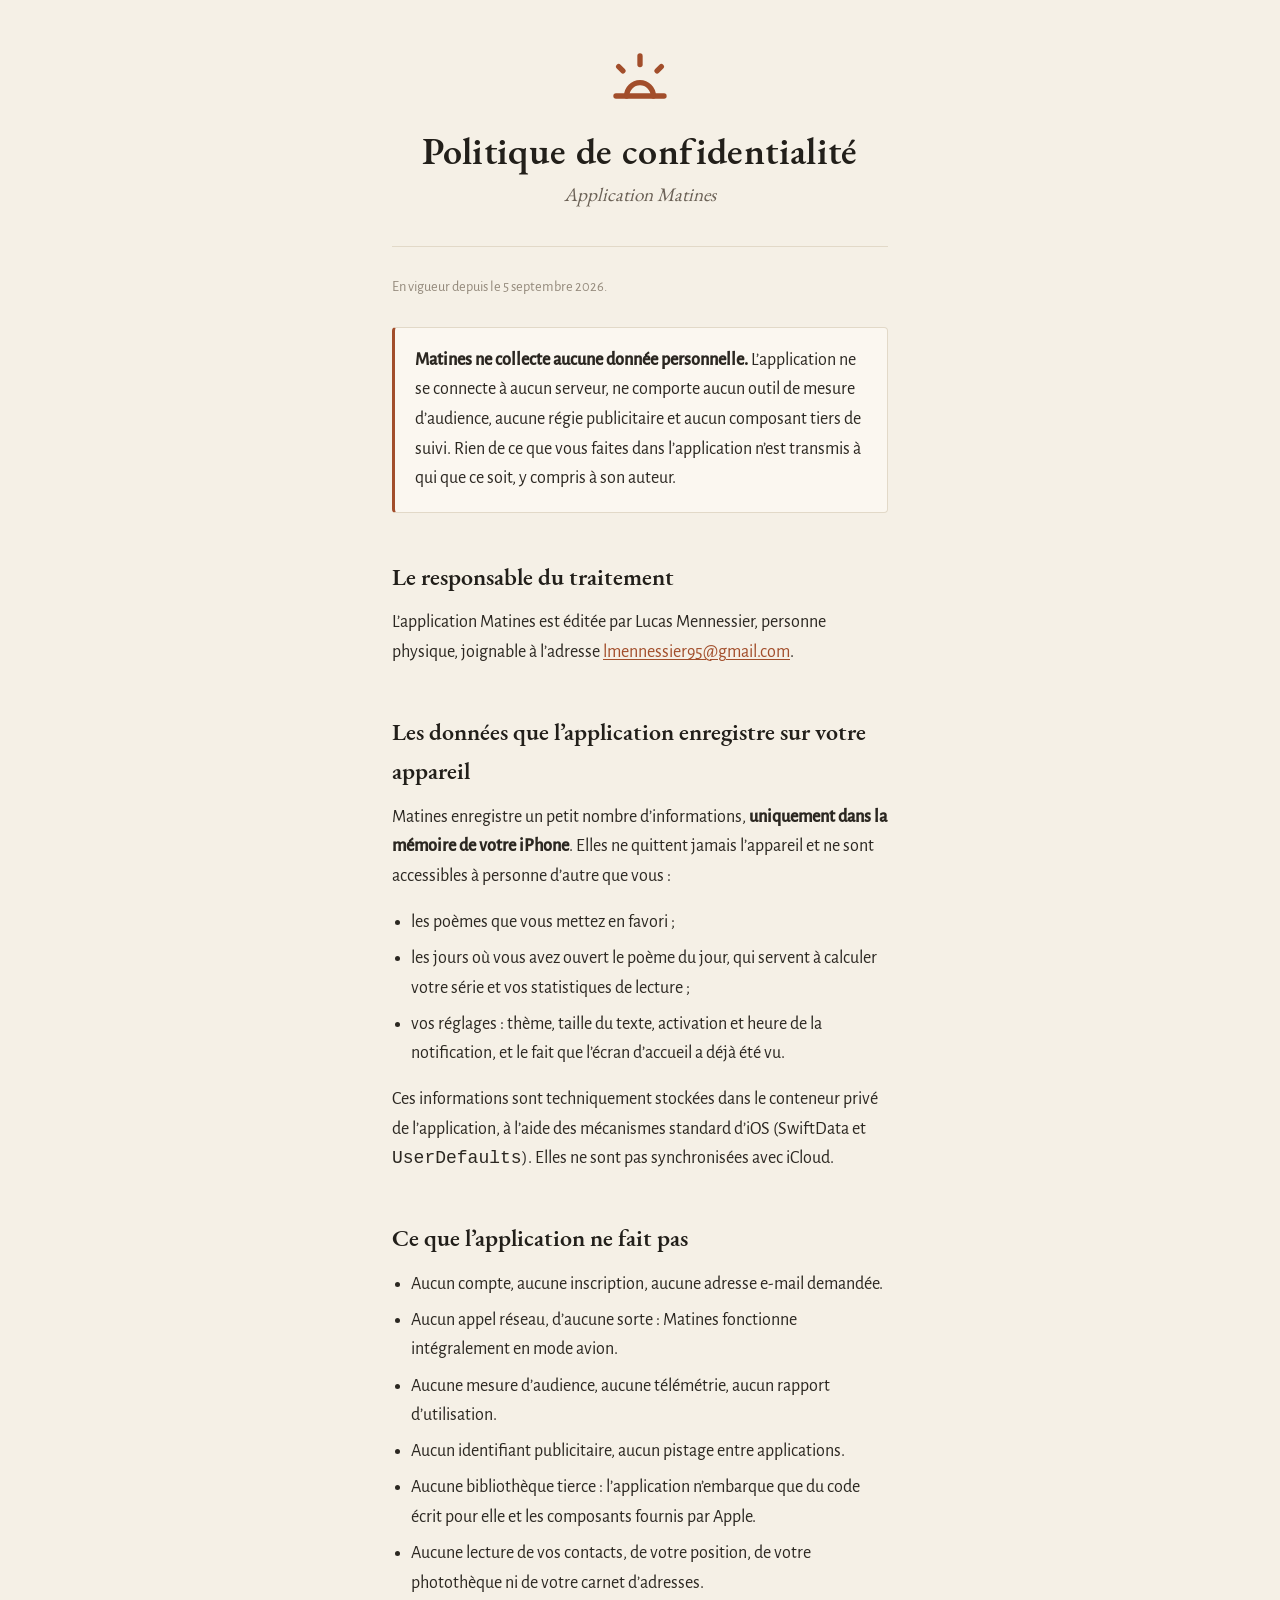
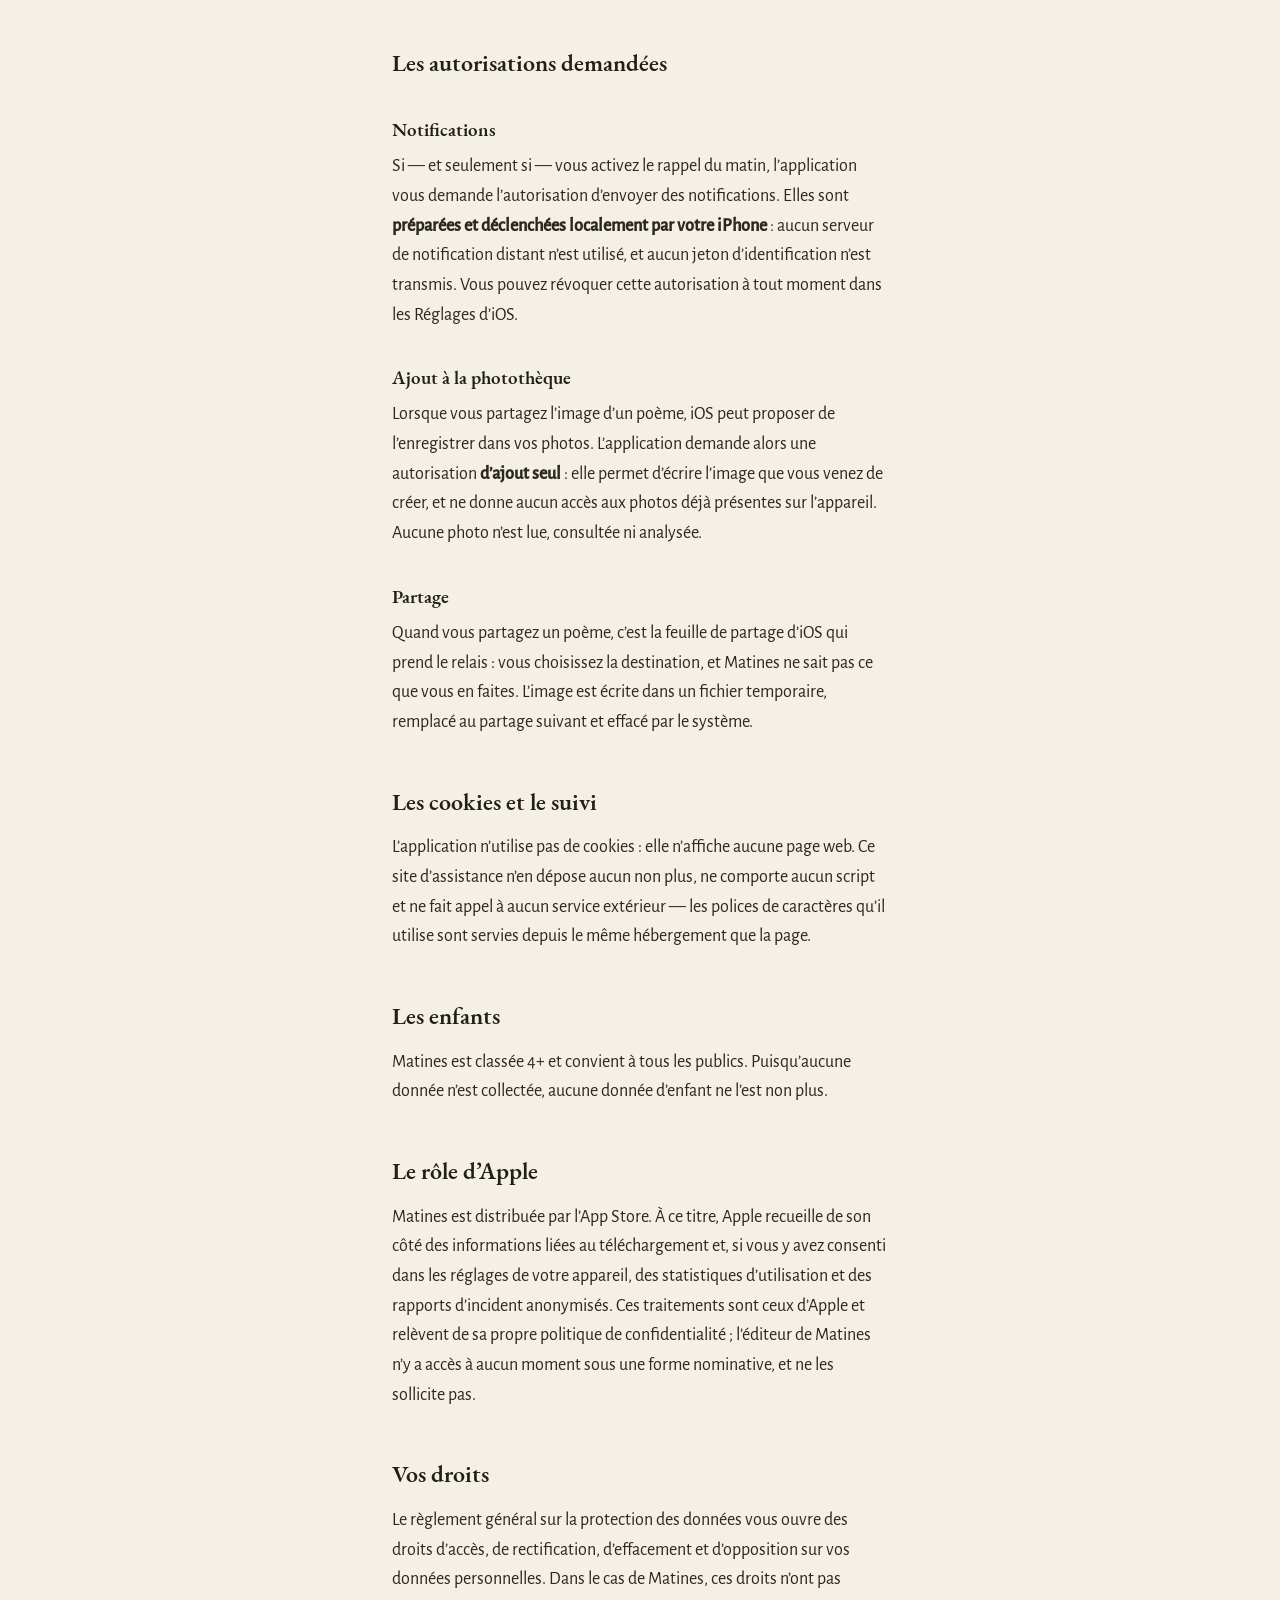
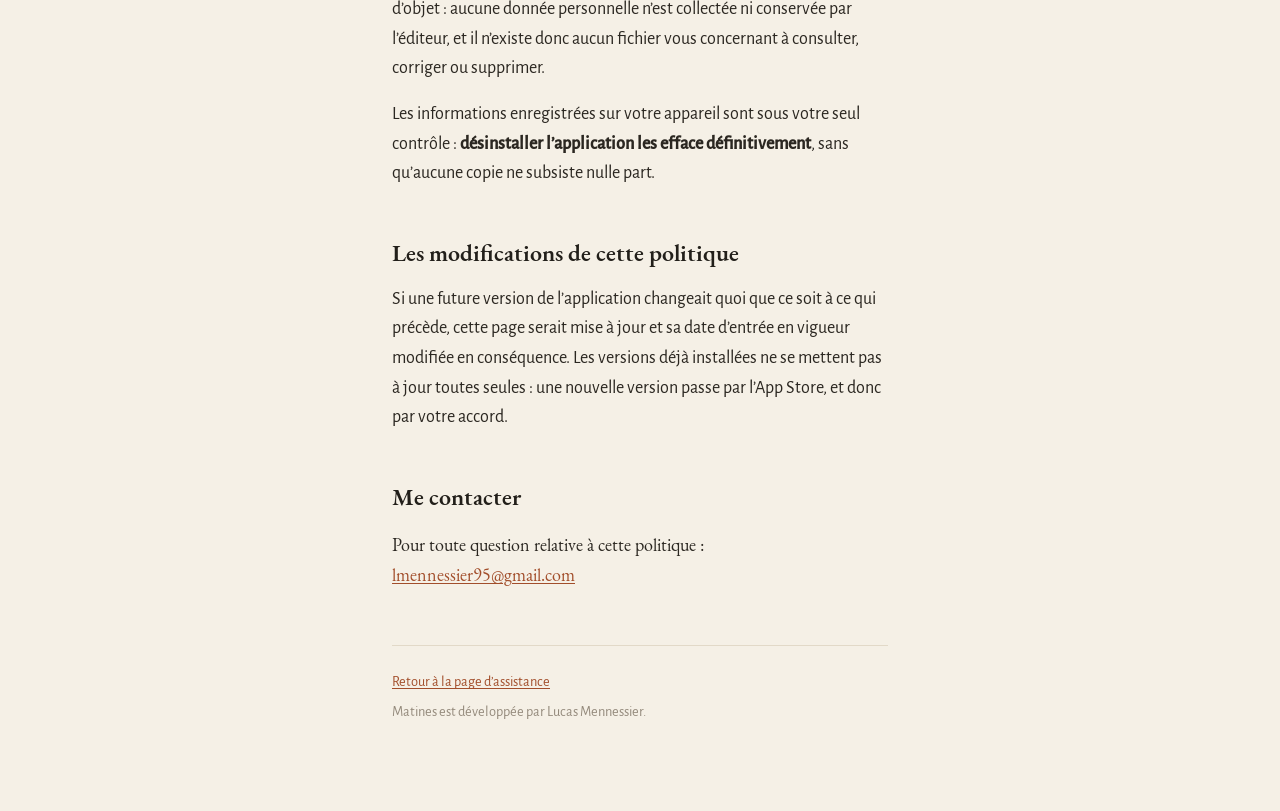
==== confidentialite.html @ cb09c927 "Le site de Matines : assistance et confidentialité" ====
<!doctype html>
<html lang="fr">
<head>
<meta charset="utf-8">
<meta name="viewport" content="width=device-width, initial-scale=1">
<title>Matines — politique de confidentialité</title>
<meta name="description" content="Politique de confidentialité de l’application Matines : aucune donnée collectée, aucun serveur, aucun traceur.">
<link rel="stylesheet" href="style.css">
</head>
<body>
<main>

  <header>
    <svg width="64" height="64" viewBox="0 0 24 24" fill="none"
         stroke-width="2" stroke-linecap="round" stroke-linejoin="round"
         aria-hidden="true" style="stroke: var(--accent)">
      <path d="M3 18 H21"/>
      <path d="M7 18 A5 5 0 0 1 17 18"/>
      <path d="M12 6.2 V3"/>
      <path d="M5.6 8.6 L4 7"/>
      <path d="M18.4 8.6 L20 7"/>
    </svg>
    <h1>Politique de confidentialité</h1>
    <p class="baseline">Application Matines</p>
  </header>

  <p class="date-maj">En vigueur depuis le 5 septembre 2026.</p>

  <div class="affirmation">
    <p><strong>Matines ne collecte aucune donnée personnelle.</strong>
    L’application ne se connecte à aucun serveur, ne comporte aucun outil de
    mesure d’audience, aucune régie publicitaire et aucun composant tiers de
    suivi. Rien de ce que vous faites dans l’application n’est transmis à qui
    que ce soit, y compris à son auteur.</p>
  </div>

  <h2>Le responsable du traitement</h2>
  <p>L’application Matines est éditée par Lucas Mennessier, personne physique,
  joignable à l’adresse
  <a href="mailto:lmennessier95@gmail.com">lmennessier95@gmail.com</a>.</p>

  <h2>Les données que l’application enregistre sur votre appareil</h2>
  <p>Matines enregistre un petit nombre d’informations, <strong>uniquement dans
  la mémoire de votre iPhone</strong>. Elles ne quittent jamais l’appareil et ne
  sont accessibles à personne d’autre que vous&nbsp;:</p>
  <ul>
    <li>les poèmes que vous mettez en favori&nbsp;;</li>
    <li>les jours où vous avez ouvert le poème du jour, qui servent à calculer
    votre série et vos statistiques de lecture&nbsp;;</li>
    <li>vos réglages&nbsp;: thème, taille du texte, activation et heure de la
    notification, et le fait que l’écran d’accueil a déjà été vu.</li>
  </ul>
  <p>Ces informations sont techniquement stockées dans le conteneur privé de
  l’application, à l’aide des mécanismes standard d’iOS (SwiftData et
  <code>UserDefaults</code>). Elles ne sont pas synchronisées avec iCloud.</p>

  <h2>Ce que l’application ne fait pas</h2>
  <ul>
    <li>Aucun compte, aucune inscription, aucune adresse e-mail demandée.</li>
    <li>Aucun appel réseau, d’aucune sorte&nbsp;: Matines fonctionne
    intégralement en mode avion.</li>
    <li>Aucune mesure d’audience, aucune télémétrie, aucun rapport
    d’utilisation.</li>
    <li>Aucun identifiant publicitaire, aucun pistage entre applications.</li>
    <li>Aucune bibliothèque tierce&nbsp;: l’application n’embarque que du code
    écrit pour elle et les composants fournis par Apple.</li>
    <li>Aucune lecture de vos contacts, de votre position, de votre
    photothèque ni de votre carnet d’adresses.</li>
  </ul>

  <h2>Les autorisations demandées</h2>

  <h3>Notifications</h3>
  <p>Si — et seulement si — vous activez le rappel du matin, l’application vous
  demande l’autorisation d’envoyer des notifications. Elles sont
  <strong>préparées et déclenchées localement par votre iPhone</strong>&nbsp;:
  aucun serveur de notification distant n’est utilisé, et aucun jeton
  d’identification n’est transmis. Vous pouvez révoquer cette autorisation à
  tout moment dans les Réglages d’iOS.</p>

  <h3>Ajout à la photothèque</h3>
  <p>Lorsque vous partagez l’image d’un poème, iOS peut proposer de
  l’enregistrer dans vos photos. L’application demande alors une autorisation
  <strong>d’ajout seul</strong>&nbsp;: elle permet d’écrire l’image que vous
  venez de créer, et ne donne aucun accès aux photos déjà présentes sur
  l’appareil. Aucune photo n’est lue, consultée ni analysée.</p>

  <h3>Partage</h3>
  <p>Quand vous partagez un poème, c’est la feuille de partage d’iOS qui prend
  le relais&nbsp;: vous choisissez la destination, et Matines ne sait pas ce
  que vous en faites. L’image est écrite dans un fichier temporaire, remplacé
  au partage suivant et effacé par le système.</p>

  <h2>Les cookies et le suivi</h2>
  <p>L’application n’utilise pas de cookies&nbsp;: elle n’affiche aucune page
  web. Ce site d’assistance n’en dépose aucun non plus, ne comporte aucun
  script et ne fait appel à aucun service extérieur — les polices de caractères
  qu’il utilise sont servies depuis le même hébergement que la page.</p>

  <h2>Les enfants</h2>
  <p>Matines est classée 4+ et convient à tous les publics. Puisqu’aucune
  donnée n’est collectée, aucune donnée d’enfant ne l’est non plus.</p>

  <h2>Le rôle d’Apple</h2>
  <p>Matines est distribuée par l’App Store. À ce titre, Apple recueille de son
  côté des informations liées au téléchargement et, si vous y avez consenti
  dans les réglages de votre appareil, des statistiques d’utilisation et des
  rapports d’incident anonymisés. Ces traitements sont ceux d’Apple et relèvent
  de sa propre politique de confidentialité&nbsp;; l’éditeur de Matines n’y a
  accès à aucun moment sous une forme nominative, et ne les sollicite pas.</p>

  <h2>Vos droits</h2>
  <p>Le règlement général sur la protection des données vous ouvre des droits
  d’accès, de rectification, d’effacement et d’opposition sur vos données
  personnelles. Dans le cas de Matines, ces droits n’ont pas d’objet&nbsp;:
  aucune donnée personnelle n’est collectée ni conservée par l’éditeur, et il
  n’existe donc aucun fichier vous concernant à consulter, corriger ou
  supprimer.</p>
  <p>Les informations enregistrées sur votre appareil sont sous votre seul
  contrôle&nbsp;: <strong>désinstaller l’application les efface
  définitivement</strong>, sans qu’aucune copie ne subsiste nulle part.</p>

  <h2>Les modifications de cette politique</h2>
  <p>Si une future version de l’application changeait quoi que ce soit à ce qui
  précède, cette page serait mise à jour et sa date d’entrée en vigueur
  modifiée en conséquence. Les versions déjà installées ne se mettent pas à
  jour toutes seules&nbsp;: une nouvelle version passe par l’App Store, et donc
  par votre accord.</p>

  <h2>Me contacter</h2>
  <p class="contact">Pour toute question relative à cette
  politique&nbsp;:<br>
  <a href="mailto:lmennessier95@gmail.com">lmennessier95@gmail.com</a></p>

  <footer>
    <p><a href="index.html">Retour à la page d’assistance</a></p>
    <p>Matines est développée par Lucas Mennessier.</p>
  </footer>

</main>
</body>
</html>
---- style.css ----
/* La feuille de style des deux pages de Matines.
   Aucune ressource extérieure : les polices sont servies depuis ce dépôt,
   et il n'y a pas une ligne de JavaScript. Une page qui accompagne une app
   sans réseau ne va pas chercher ses caractères chez un tiers. */

@font-face {
  font-family: "EB Garamond";
  src: url("polices/EBGaramond-Regular.ttf") format("truetype");
  font-weight: 400;
  font-display: swap;
}
@font-face {
  font-family: "EB Garamond";
  src: url("polices/EBGaramond-SemiBold.ttf") format("truetype");
  font-weight: 600;
  font-display: swap;
}
@font-face {
  font-family: "Alegreya Sans";
  src: url("polices/AlegreyaSans-Regular.ttf") format("truetype");
  font-weight: 400;
  font-display: swap;
}
@font-face {
  font-family: "Alegreya Sans";
  src: url("polices/AlegreyaSans-Medium.ttf") format("truetype");
  font-weight: 500;
  font-display: swap;
}

:root {
  color-scheme: light dark;
  --papier: #f5f0e6;
  --surface: #fbf7f0;
  --encre: #221f1a;
  --encre-lecture: #2b2721;
  --encre-seconde: #6a6055;
  --encre-tierce: #948a7c;
  --filet: #e2d9c8;
  --accent: #a24e2b;
}

@media (prefers-color-scheme: dark) {
  :root {
    --papier: #1a1613;
    --surface: #241e18;
    --encre: #f0e7d5;
    --encre-lecture: #dcd1bc;
    --encre-seconde: #a79b86;
    --encre-tierce: #7c7263;
    --filet: #322b23;
    --accent: #d3805a;
  }
}

* { box-sizing: border-box; }

body {
  margin: 0;
  background: var(--papier);
  color: var(--encre-lecture);
  font-family: "Alegreya Sans", -apple-system, BlinkMacSystemFont, "Segoe UI", sans-serif;
  font-size: 18px;
  line-height: 1.65;
  -webkit-text-size-adjust: 100%;
}

main {
  max-width: 34rem;
  margin: 0 auto;
  padding: 3rem 1.5rem 5rem;
}

header {
  text-align: center;
  padding-bottom: 2.25rem;
  margin-bottom: 2.25rem;
  border-bottom: 1px solid var(--filet);
}

header svg { display: block; margin: 0 auto 1rem; }

h1 {
  font-family: "EB Garamond", Georgia, serif;
  font-weight: 600;
  font-size: 2.4rem;
  line-height: 1.15;
  letter-spacing: 0.01em;
  color: var(--encre);
  margin: 0 0 0.4rem;
}

.baseline {
  font-family: "EB Garamond", Georgia, serif;
  font-size: 1.2rem;
  font-style: italic;
  color: var(--encre-seconde);
  margin: 0;
}

h2 {
  font-family: "EB Garamond", Georgia, serif;
  font-weight: 600;
  font-size: 1.5rem;
  color: var(--encre);
  margin: 2.75rem 0 0.75rem;
}

h3 {
  font-family: "EB Garamond", Georgia, serif;
  font-weight: 600;
  font-size: 1.2rem;
  color: var(--encre);
  margin: 2rem 0 0.4rem;
}

p { margin: 0 0 1rem; }

a { color: var(--accent); text-decoration-thickness: 1px; text-underline-offset: 2px; }
a:hover { text-decoration-thickness: 2px; }

ul { padding-left: 1.2rem; margin: 0 0 1rem; }
li { margin-bottom: 0.4rem; }

/* L'encadré qui porte l'argument central : rien n'est collecté. */
.affirmation {
  background: var(--surface);
  border: 1px solid var(--filet);
  border-left: 3px solid var(--accent);
  border-radius: 4px;
  padding: 1.1rem 1.25rem;
  margin: 1.75rem 0;
}
.affirmation p:last-child { margin-bottom: 0; }

.contact {
  font-family: "EB Garamond", Georgia, serif;
  font-size: 1.15rem;
}

footer {
  margin-top: 3.5rem;
  padding-top: 1.5rem;
  border-top: 1px solid var(--filet);
  font-size: 0.9rem;
  color: var(--encre-tierce);
}
footer p { margin: 0 0 0.35rem; }

.date-maj { font-size: 0.9rem; color: var(--encre-tierce); margin-top: -0.5rem; }
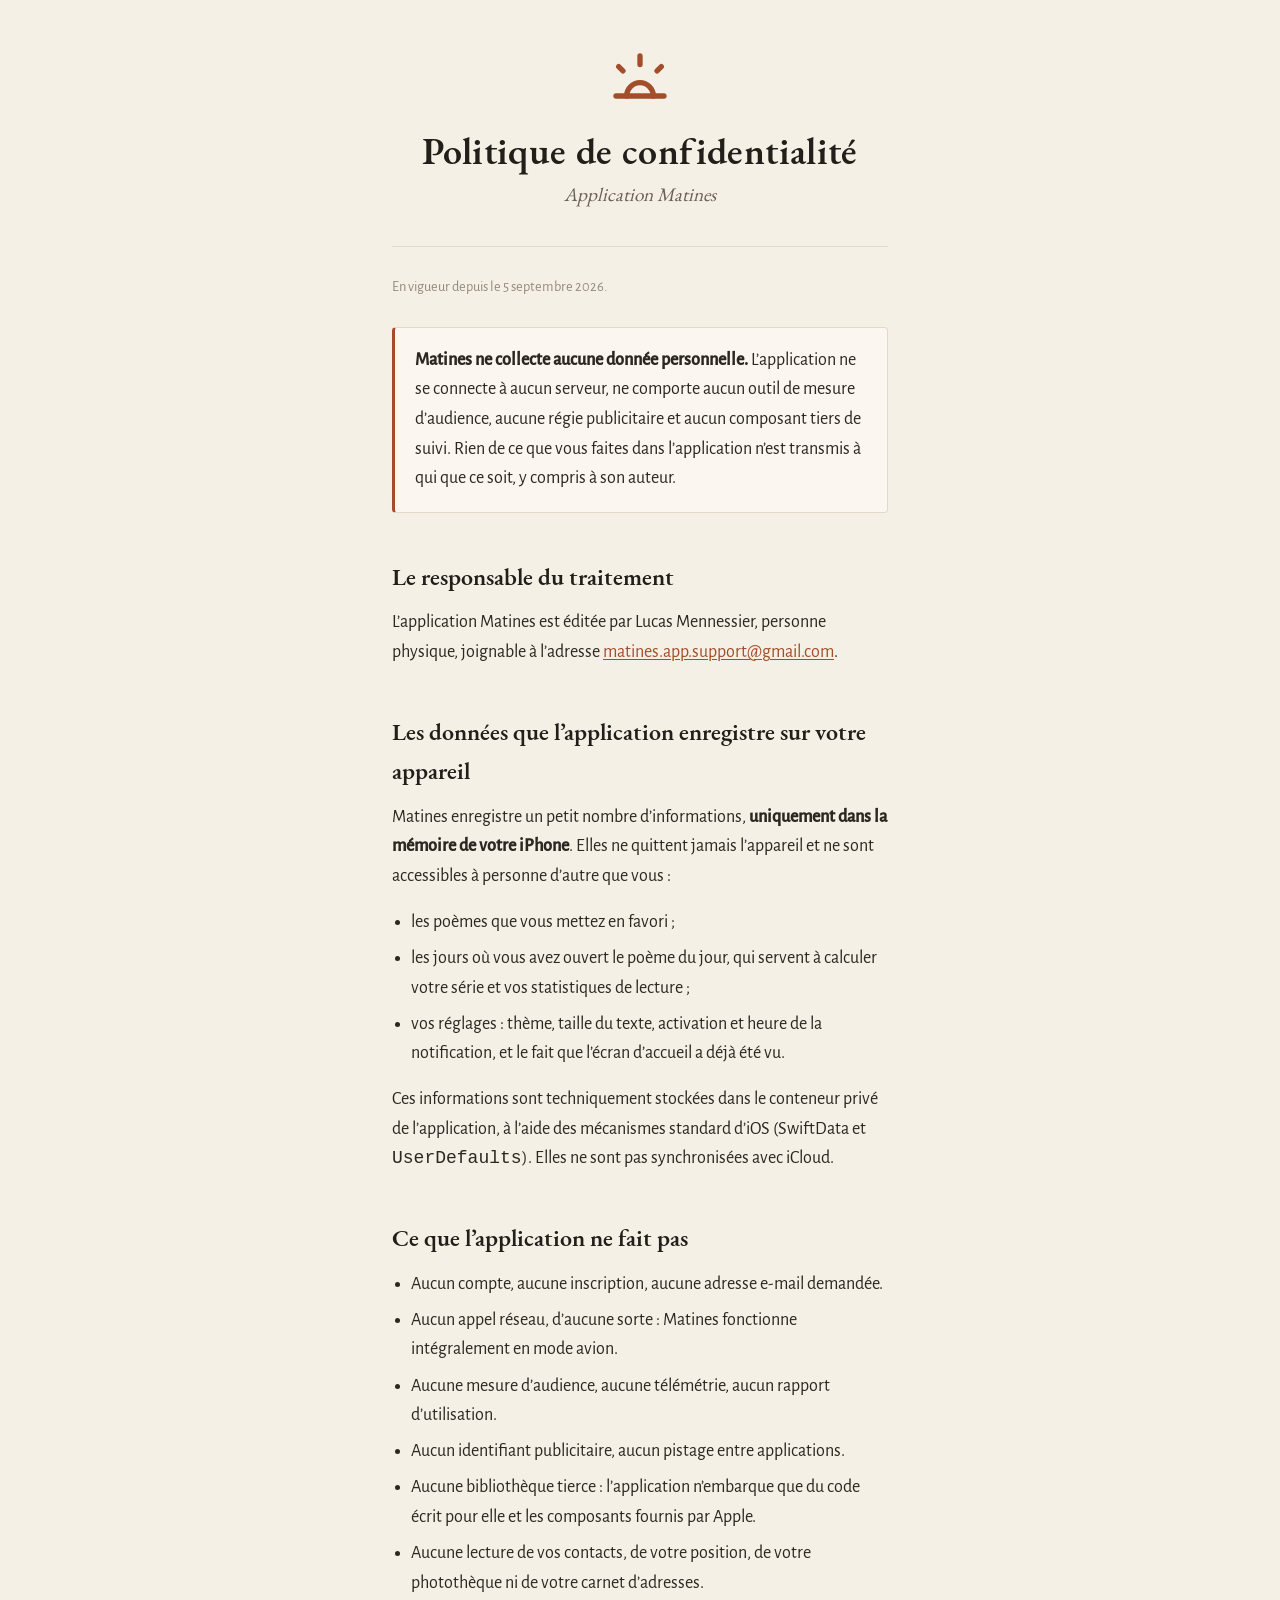
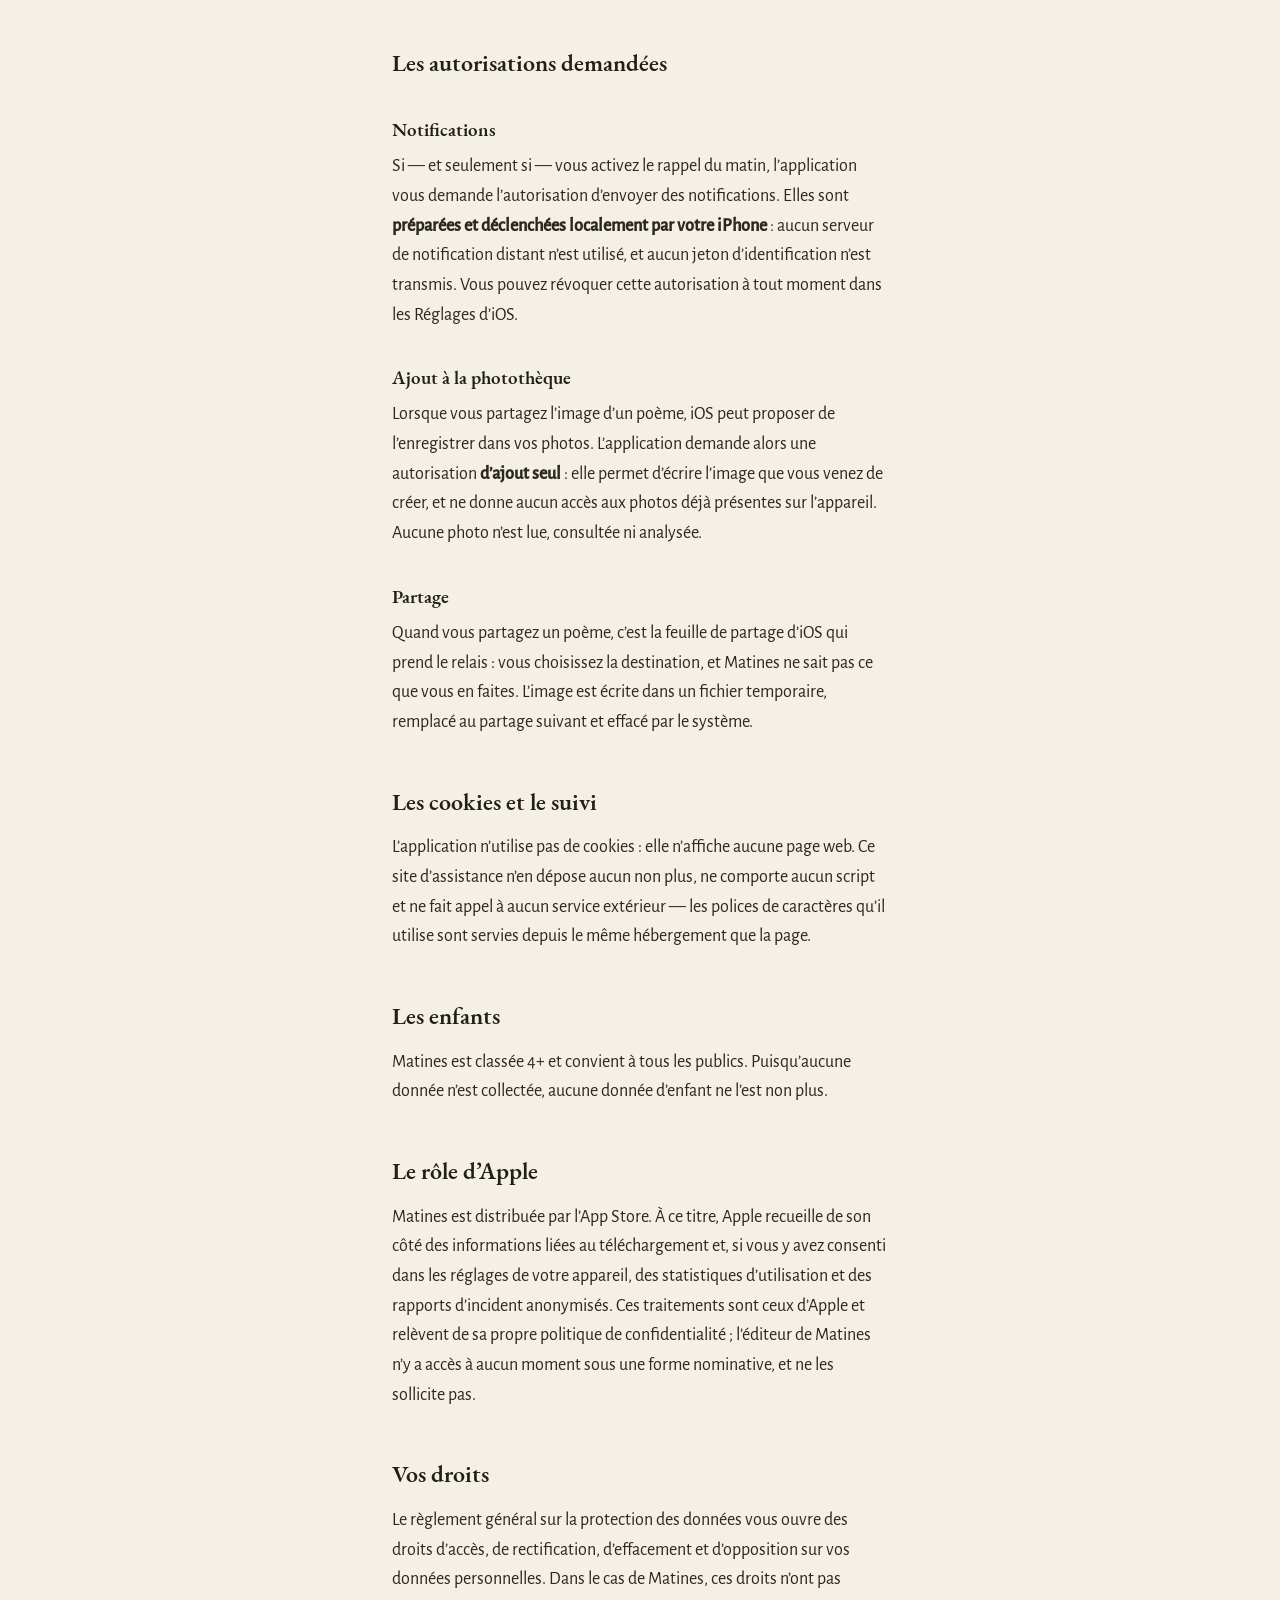
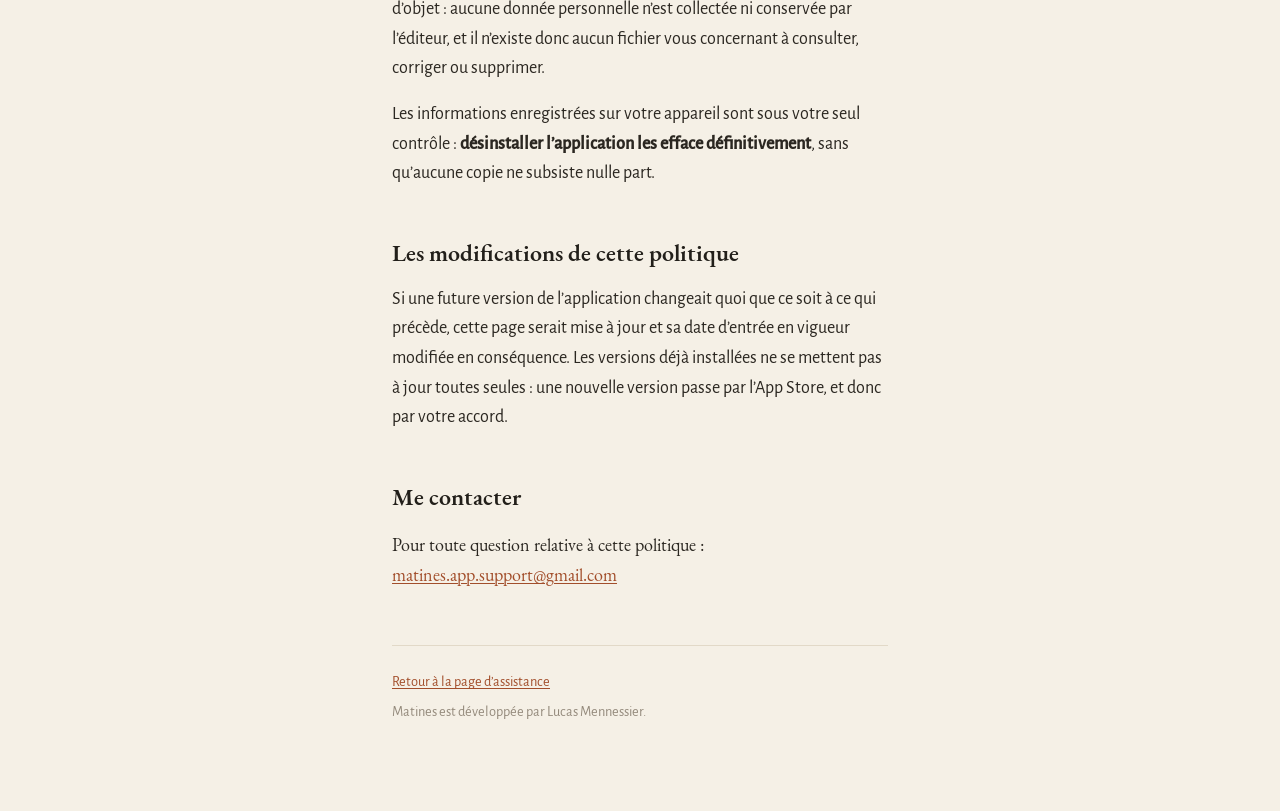
==== commit e7326dea: "Remplace l'adresse de contact par matines.app.support@gmail.com Elle doit rester identique à celle d" ====
--- a/confidentialite.html
+++ b/confidentialite.html
@@ -37,7 +37,7 @@
   <h2>Le responsable du traitement</h2>
   <p>L’application Matines est éditée par Lucas Mennessier, personne physique,
   joignable à l’adresse
-  <a href="mailto:lmennessier95@gmail.com">lmennessier95@gmail.com</a>.</p>
+  <a href="mailto:matines.app.support@gmail.com">matines.app.support@gmail.com</a>.</p>
 
   <h2>Les données que l’application enregistre sur votre appareil</h2>
   <p>Matines enregistre un petit nombre d’informations, <strong>uniquement dans
@@ -130,7 +130,7 @@
   <h2>Me contacter</h2>
   <p class="contact">Pour toute question relative à cette
   politique&nbsp;:<br>
-  <a href="mailto:lmennessier95@gmail.com">lmennessier95@gmail.com</a></p>
+  <a href="mailto:matines.app.support@gmail.com">matines.app.support@gmail.com</a></p>
 
   <footer>
     <p><a href="index.html">Retour à la page d’assistance</a></p>
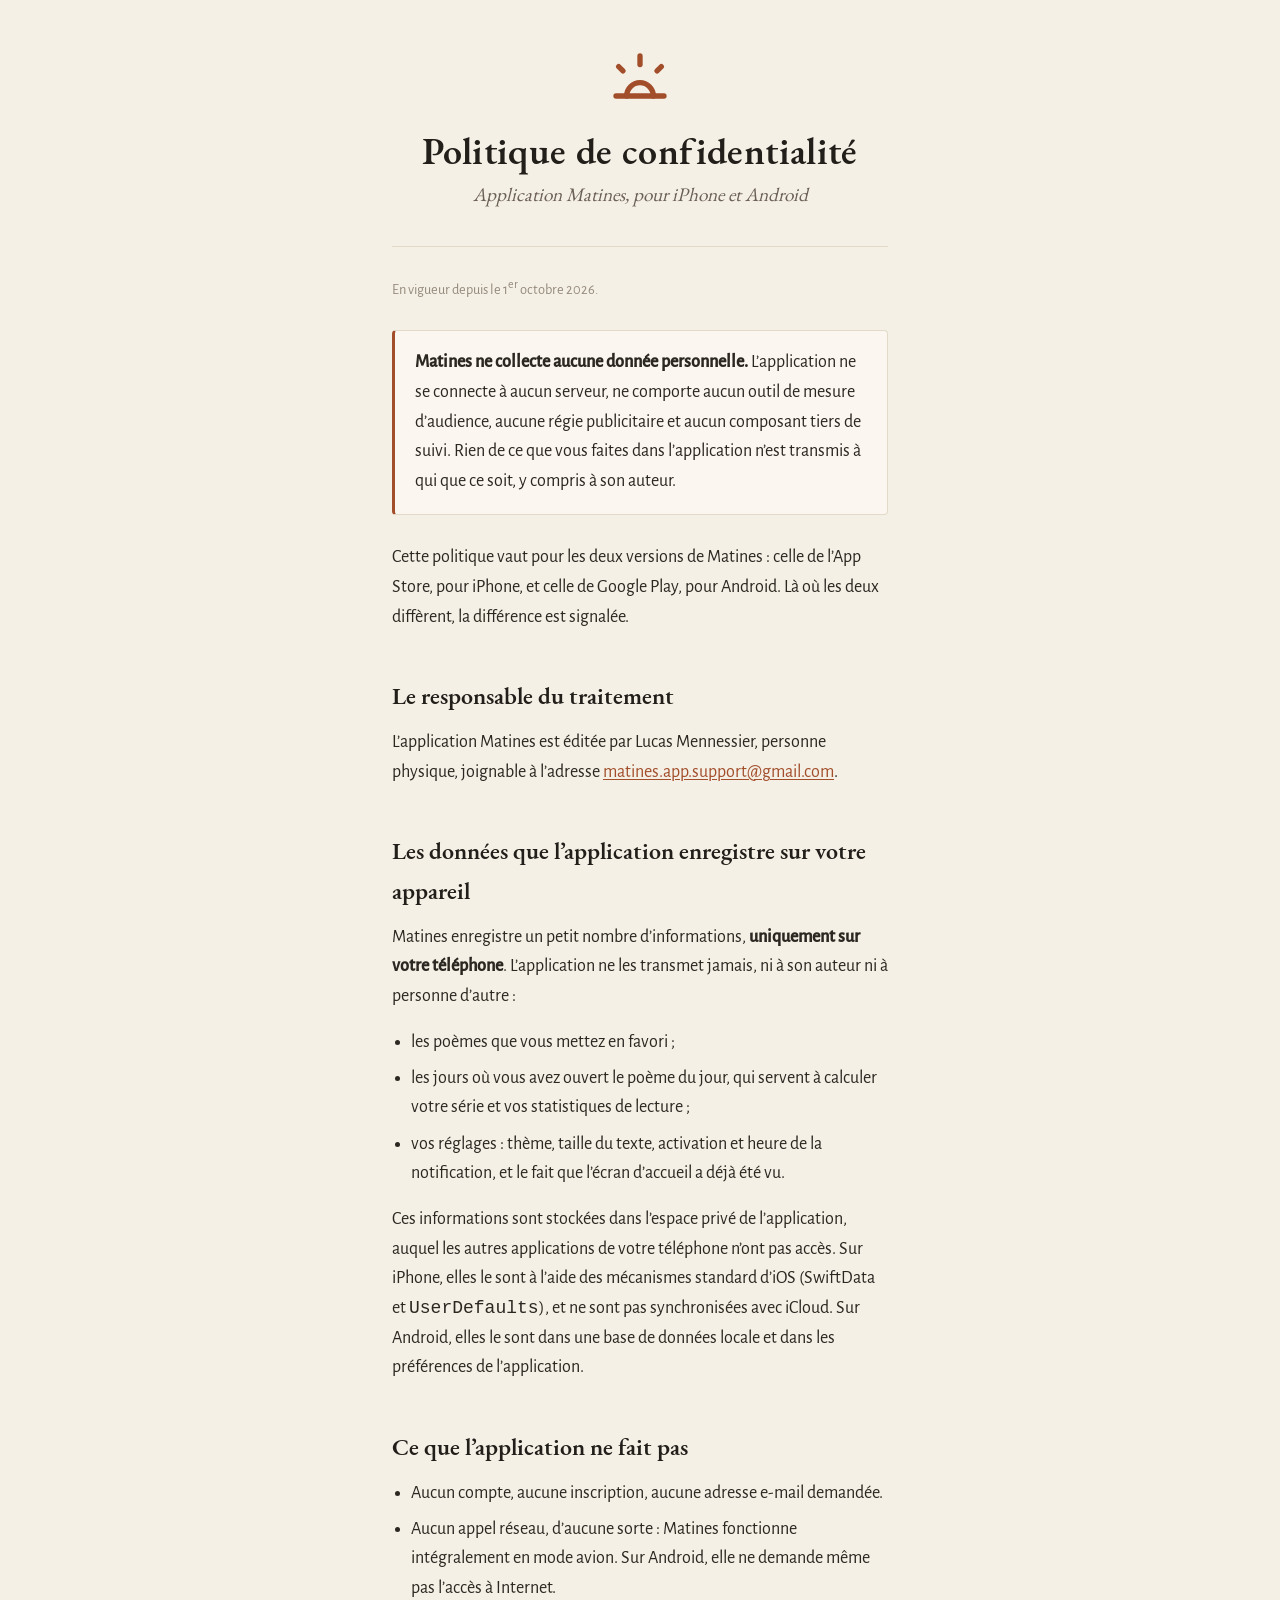
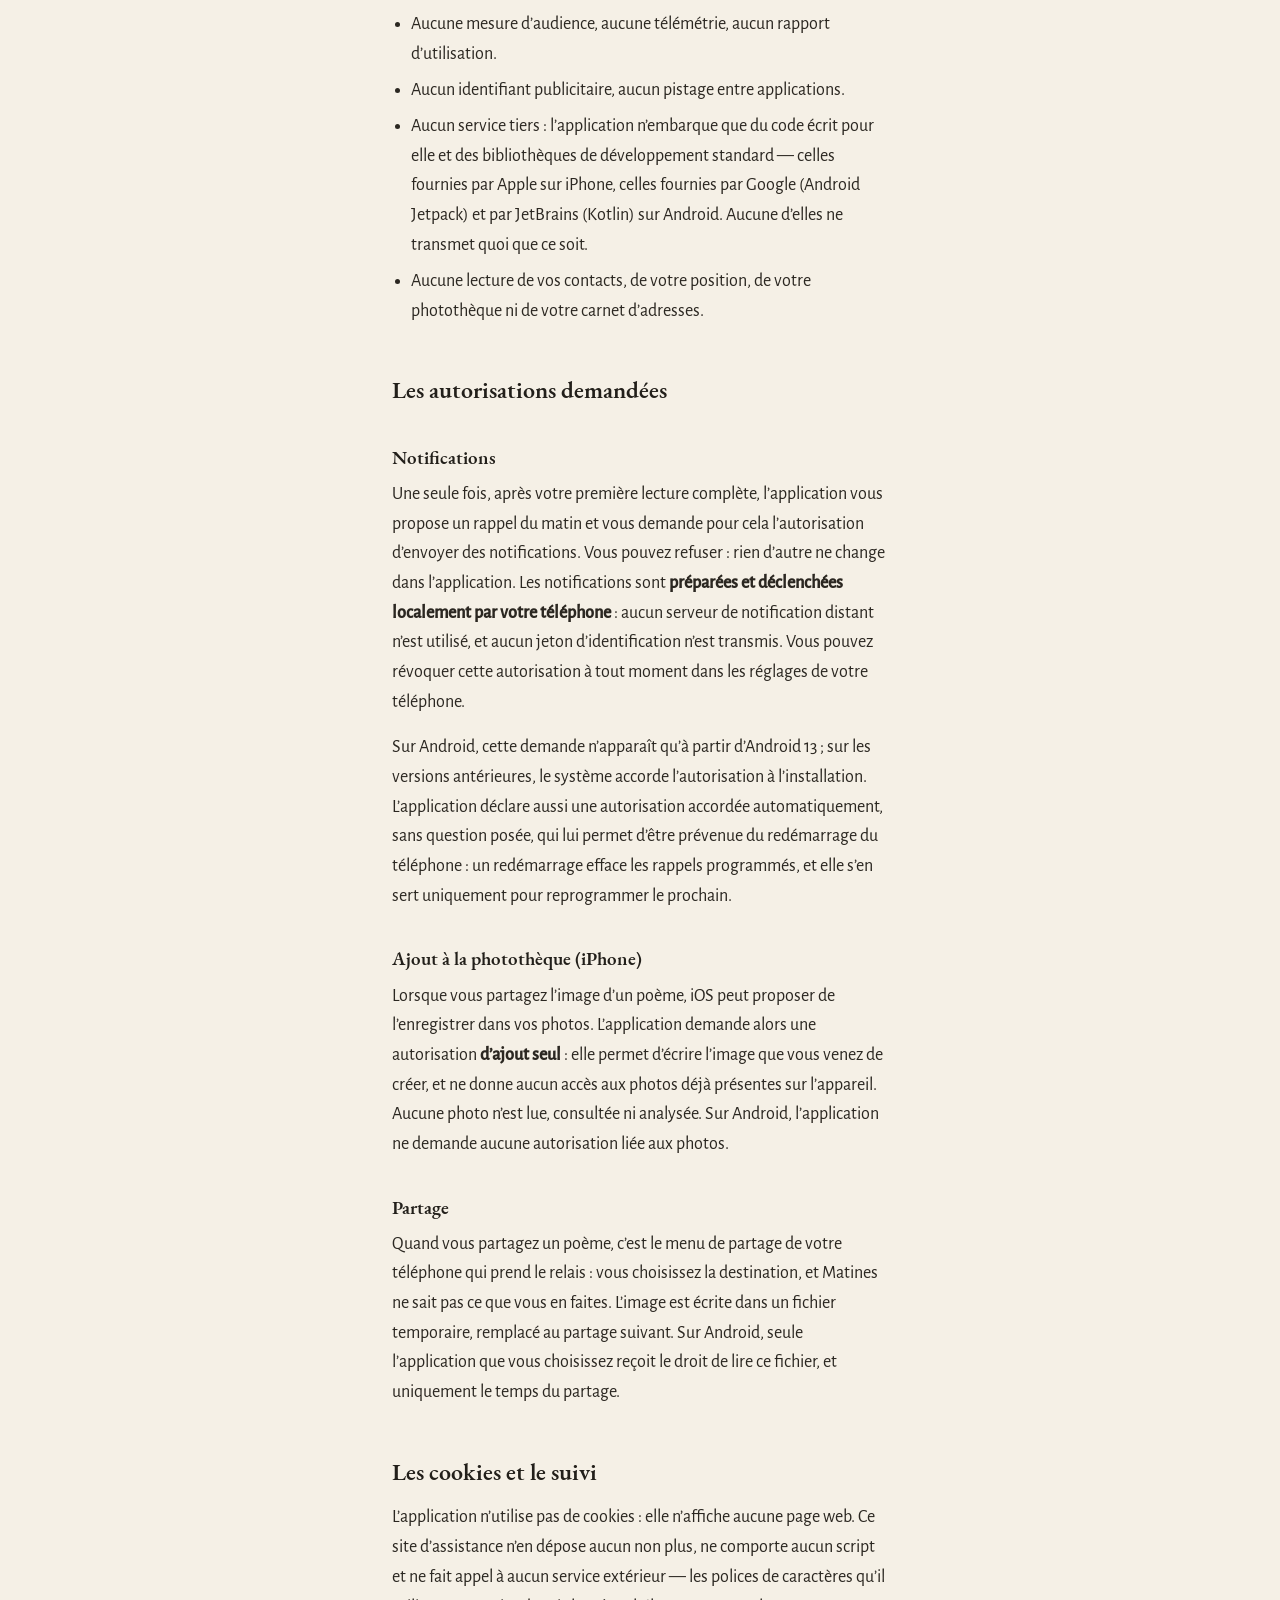
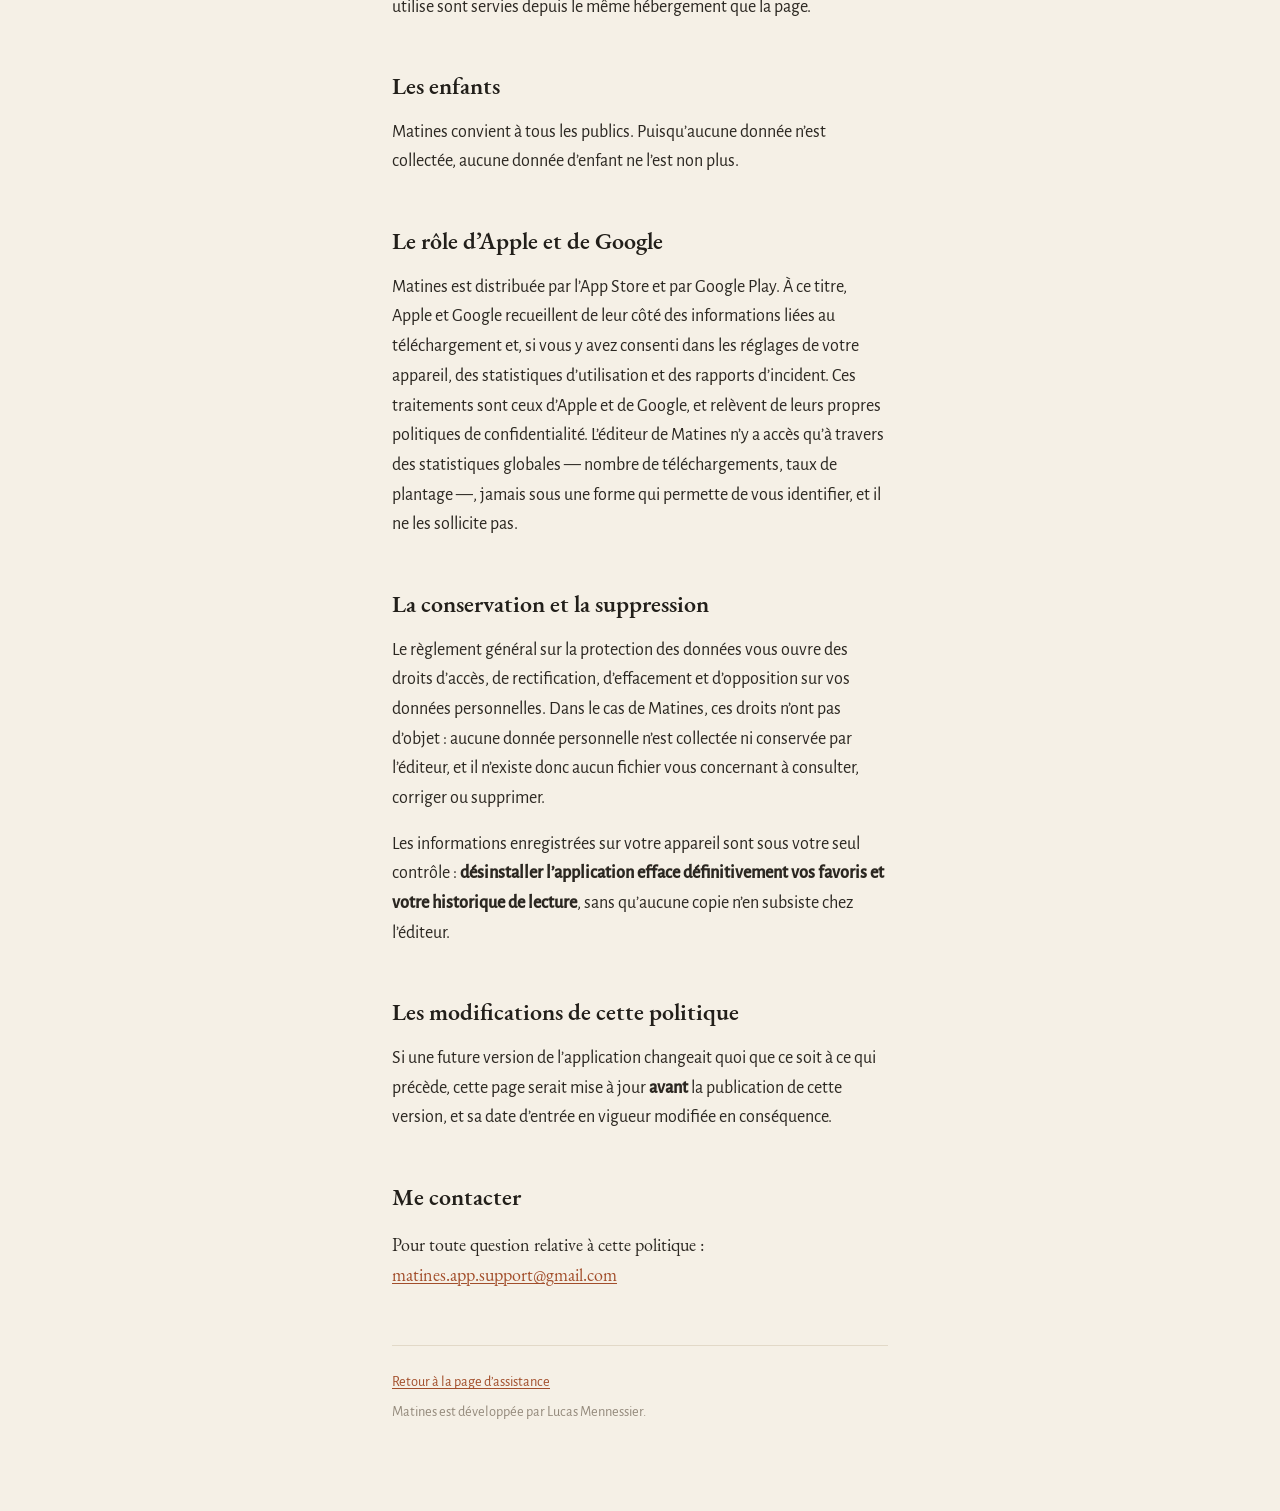
==== commit b5137b68: "Politique de confidentialité : couvre aussi Android et Google Play" ====
--- a/confidentialite.html
+++ b/confidentialite.html
@@ -4,7 +4,7 @@
 <meta charset="utf-8">
 <meta name="viewport" content="width=device-width, initial-scale=1">
 <title>Matines — politique de confidentialité</title>
-<meta name="description" content="Politique de confidentialité de l’application Matines : aucune donnée collectée, aucun serveur, aucun traceur.">
+<meta name="description" content="Politique de confidentialité de l’application Matines, sur iPhone et sur Android : aucune donnée collectée, aucun serveur, aucun traceur.">
 <link rel="stylesheet" href="style.css">
 </head>
 <body>
@@ -21,10 +21,10 @@
       <path d="M18.4 8.6 L20 7"/>
     </svg>
     <h1>Politique de confidentialité</h1>
-    <p class="baseline">Application Matines</p>
+    <p class="baseline">Application Matines, pour iPhone et Android</p>
   </header>
 
-  <p class="date-maj">En vigueur depuis le 5 septembre 2026.</p>
+  <p class="date-maj">En vigueur depuis le 1<sup>er</sup> octobre 2026.</p>
 
   <div class="affirmation">
     <p><strong>Matines ne collecte aucune donnée personnelle.</strong>
@@ -34,15 +34,19 @@
     que ce soit, y compris à son auteur.</p>
   </div>
 
+  <p>Cette politique vaut pour les deux versions de Matines&nbsp;: celle de
+  l’App Store, pour iPhone, et celle de Google Play, pour Android. Là où les
+  deux diffèrent, la différence est signalée.</p>
+
   <h2>Le responsable du traitement</h2>
   <p>L’application Matines est éditée par Lucas Mennessier, personne physique,
   joignable à l’adresse
   <a href="mailto:matines.app.support@gmail.com">matines.app.support@gmail.com</a>.</p>
 
   <h2>Les données que l’application enregistre sur votre appareil</h2>
-  <p>Matines enregistre un petit nombre d’informations, <strong>uniquement dans
-  la mémoire de votre iPhone</strong>. Elles ne quittent jamais l’appareil et ne
-  sont accessibles à personne d’autre que vous&nbsp;:</p>
+  <p>Matines enregistre un petit nombre d’informations, <strong>uniquement sur
+  votre téléphone</strong>. L’application ne les transmet jamais, ni à son
+  auteur ni à personne d’autre&nbsp;:</p>
   <ul>
     <li>les poèmes que vous mettez en favori&nbsp;;</li>
     <li>les jours où vous avez ouvert le poème du jour, qui servent à calculer
@@ -50,20 +54,27 @@
     <li>vos réglages&nbsp;: thème, taille du texte, activation et heure de la
     notification, et le fait que l’écran d’accueil a déjà été vu.</li>
   </ul>
-  <p>Ces informations sont techniquement stockées dans le conteneur privé de
-  l’application, à l’aide des mécanismes standard d’iOS (SwiftData et
-  <code>UserDefaults</code>). Elles ne sont pas synchronisées avec iCloud.</p>
+  <p>Ces informations sont stockées dans l’espace privé de l’application,
+  auquel les autres applications de votre téléphone n’ont pas accès. Sur
+  iPhone, elles le sont à l’aide des mécanismes standard d’iOS (SwiftData et
+  <code>UserDefaults</code>), et ne sont pas synchronisées avec iCloud. Sur
+  Android, elles le sont dans une base de données locale et dans les
+  préférences de l’application.</p>
 
   <h2>Ce que l’application ne fait pas</h2>
   <ul>
     <li>Aucun compte, aucune inscription, aucune adresse e-mail demandée.</li>
     <li>Aucun appel réseau, d’aucune sorte&nbsp;: Matines fonctionne
-    intégralement en mode avion.</li>
+    intégralement en mode avion. Sur Android, elle ne demande même pas
+    l’accès à Internet.</li>
     <li>Aucune mesure d’audience, aucune télémétrie, aucun rapport
     d’utilisation.</li>
     <li>Aucun identifiant publicitaire, aucun pistage entre applications.</li>
-    <li>Aucune bibliothèque tierce&nbsp;: l’application n’embarque que du code
-    écrit pour elle et les composants fournis par Apple.</li>
+    <li>Aucun service tiers&nbsp;: l’application n’embarque que du code écrit
+    pour elle et des bibliothèques de développement standard — celles fournies
+    par Apple sur iPhone, celles fournies par Google (Android Jetpack) et par
+    JetBrains (Kotlin) sur Android. Aucune d’elles ne transmet quoi que ce
+    soit.</li>
     <li>Aucune lecture de vos contacts, de votre position, de votre
     photothèque ni de votre carnet d’adresses.</li>
   </ul>
@@ -71,25 +82,36 @@
   <h2>Les autorisations demandées</h2>
 
   <h3>Notifications</h3>
-  <p>Si — et seulement si — vous activez le rappel du matin, l’application vous
-  demande l’autorisation d’envoyer des notifications. Elles sont
-  <strong>préparées et déclenchées localement par votre iPhone</strong>&nbsp;:
-  aucun serveur de notification distant n’est utilisé, et aucun jeton
-  d’identification n’est transmis. Vous pouvez révoquer cette autorisation à
-  tout moment dans les Réglages d’iOS.</p>
+  <p>Une seule fois, après votre première lecture complète, l’application vous
+  propose un rappel du matin et vous demande pour cela l’autorisation
+  d’envoyer des notifications. Vous pouvez refuser&nbsp;: rien d’autre ne
+  change dans l’application. Les notifications sont <strong>préparées et
+  déclenchées localement par votre téléphone</strong>&nbsp;: aucun serveur de
+  notification distant n’est utilisé, et aucun jeton d’identification n’est
+  transmis. Vous pouvez révoquer cette autorisation à tout moment dans les
+  réglages de votre téléphone.</p>
+  <p>Sur Android, cette demande n’apparaît qu’à partir d’Android&nbsp;13&nbsp;;
+  sur les versions antérieures, le système accorde l’autorisation à
+  l’installation. L’application déclare aussi une autorisation accordée
+  automatiquement, sans question posée, qui lui permet d’être prévenue du
+  redémarrage du téléphone&nbsp;: un redémarrage efface les rappels
+  programmés, et elle s’en sert uniquement pour reprogrammer le prochain.</p>
 
-  <h3>Ajout à la photothèque</h3>
+  <h3>Ajout à la photothèque (iPhone)</h3>
   <p>Lorsque vous partagez l’image d’un poème, iOS peut proposer de
   l’enregistrer dans vos photos. L’application demande alors une autorisation
   <strong>d’ajout seul</strong>&nbsp;: elle permet d’écrire l’image que vous
   venez de créer, et ne donne aucun accès aux photos déjà présentes sur
-  l’appareil. Aucune photo n’est lue, consultée ni analysée.</p>
+  l’appareil. Aucune photo n’est lue, consultée ni analysée. Sur Android,
+  l’application ne demande aucune autorisation liée aux photos.</p>
 
   <h3>Partage</h3>
-  <p>Quand vous partagez un poème, c’est la feuille de partage d’iOS qui prend
-  le relais&nbsp;: vous choisissez la destination, et Matines ne sait pas ce
-  que vous en faites. L’image est écrite dans un fichier temporaire, remplacé
-  au partage suivant et effacé par le système.</p>
+  <p>Quand vous partagez un poème, c’est le menu de partage de votre téléphone
+  qui prend le relais&nbsp;: vous choisissez la destination, et Matines ne
+  sait pas ce que vous en faites. L’image est écrite dans un fichier
+  temporaire, remplacé au partage suivant. Sur Android, seule l’application
+  que vous choisissez reçoit le droit de lire ce fichier, et uniquement le
+  temps du partage.</p>
 
   <h2>Les cookies et le suivi</h2>
   <p>L’application n’utilise pas de cookies&nbsp;: elle n’affiche aucune page
@@ -98,18 +120,21 @@
   qu’il utilise sont servies depuis le même hébergement que la page.</p>
 
   <h2>Les enfants</h2>
-  <p>Matines est classée 4+ et convient à tous les publics. Puisqu’aucune
-  donnée n’est collectée, aucune donnée d’enfant ne l’est non plus.</p>
+  <p>Matines convient à tous les publics. Puisqu’aucune donnée n’est
+  collectée, aucune donnée d’enfant ne l’est non plus.</p>
 
-  <h2>Le rôle d’Apple</h2>
-  <p>Matines est distribuée par l’App Store. À ce titre, Apple recueille de son
-  côté des informations liées au téléchargement et, si vous y avez consenti
-  dans les réglages de votre appareil, des statistiques d’utilisation et des
-  rapports d’incident anonymisés. Ces traitements sont ceux d’Apple et relèvent
-  de sa propre politique de confidentialité&nbsp;; l’éditeur de Matines n’y a
-  accès à aucun moment sous une forme nominative, et ne les sollicite pas.</p>
+  <h2>Le rôle d’Apple et de Google</h2>
+  <p>Matines est distribuée par l’App Store et par Google Play. À ce titre,
+  Apple et Google recueillent de leur côté des informations liées au
+  téléchargement et, si vous y avez consenti dans les réglages de votre
+  appareil, des statistiques d’utilisation et des rapports d’incident. Ces
+  traitements sont ceux d’Apple et de Google, et relèvent de leurs propres
+  politiques de confidentialité. L’éditeur de Matines n’y a accès qu’à travers
+  des statistiques globales — nombre de téléchargements, taux de plantage —,
+  jamais sous une forme qui permette de vous identifier, et il ne les sollicite
+  pas.</p>
 
-  <h2>Vos droits</h2>
+  <h2>La conservation et la suppression</h2>
   <p>Le règlement général sur la protection des données vous ouvre des droits
   d’accès, de rectification, d’effacement et d’opposition sur vos données
   personnelles. Dans le cas de Matines, ces droits n’ont pas d’objet&nbsp;:
@@ -117,15 +142,15 @@
   n’existe donc aucun fichier vous concernant à consulter, corriger ou
   supprimer.</p>
   <p>Les informations enregistrées sur votre appareil sont sous votre seul
-  contrôle&nbsp;: <strong>désinstaller l’application les efface
-  définitivement</strong>, sans qu’aucune copie ne subsiste nulle part.</p>
+  contrôle&nbsp;: <strong>désinstaller l’application efface définitivement
+  vos favoris et votre historique de lecture</strong>, sans qu’aucune copie
+  n’en subsiste chez l’éditeur.</p>
 
   <h2>Les modifications de cette politique</h2>
   <p>Si une future version de l’application changeait quoi que ce soit à ce qui
-  précède, cette page serait mise à jour et sa date d’entrée en vigueur
-  modifiée en conséquence. Les versions déjà installées ne se mettent pas à
-  jour toutes seules&nbsp;: une nouvelle version passe par l’App Store, et donc
-  par votre accord.</p>
+  précède, cette page serait mise à jour <strong>avant</strong> la publication
+  de cette version, et sa date d’entrée en vigueur modifiée en
+  conséquence.</p>
 
   <h2>Me contacter</h2>
   <p class="contact">Pour toute question relative à cette
